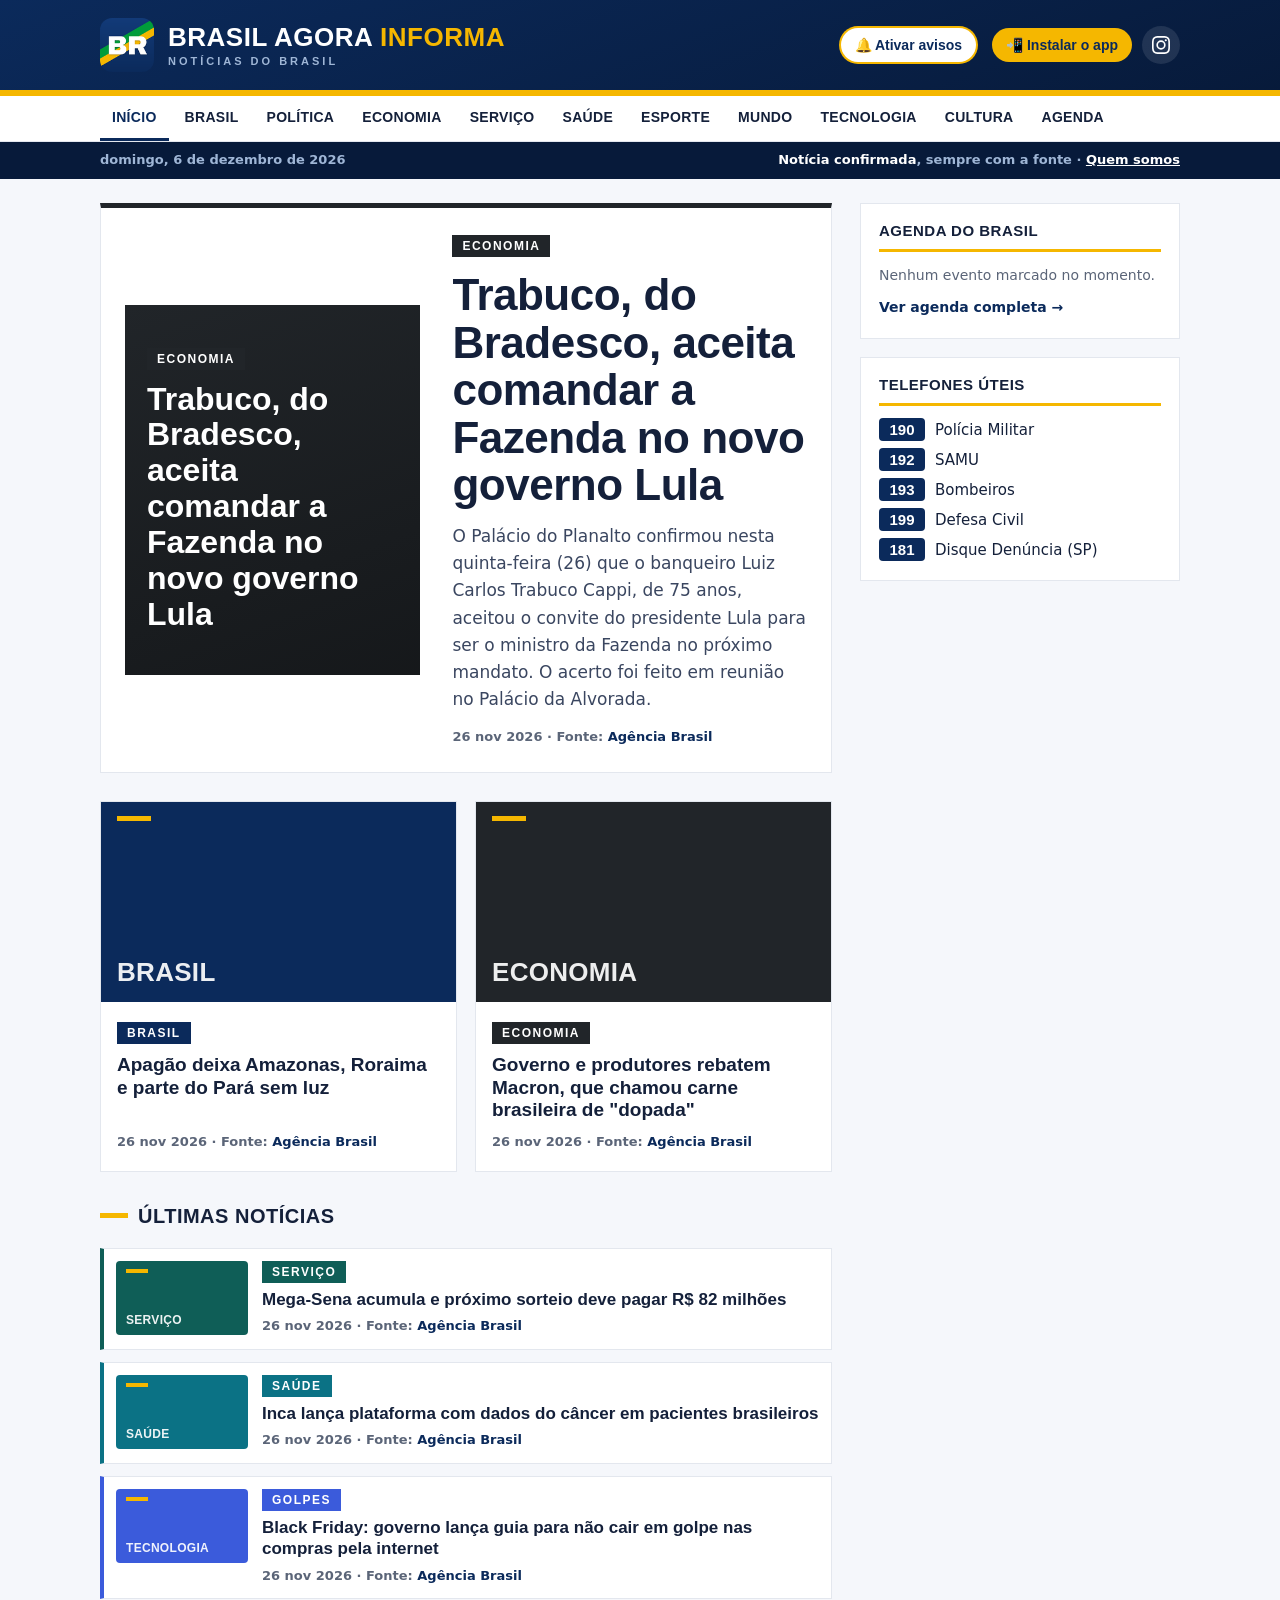
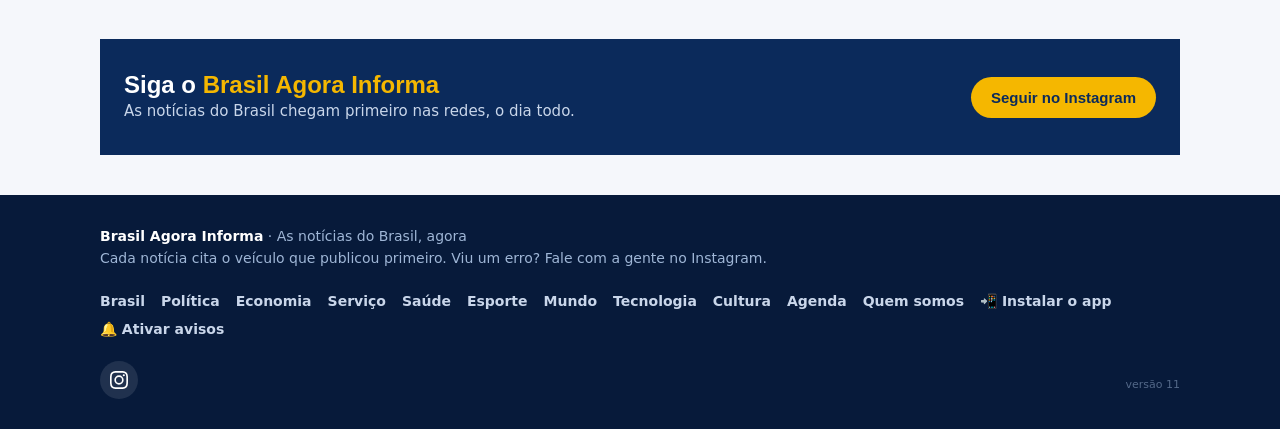
==== canal/index.html @ d782ebf6 "Site do Brasil Agora Informa Co-Authored-By: Claude Opus 5.5 <noreply@anthropic.com> Claude-Session:" ====
<!doctype html>
<html lang="pt-BR">
  <head>
    <meta charset="utf-8" />
    <meta name="viewport" content="width=device-width, initial-scale=1" />
    <title>Canal do Brasil Agora Informa no WhatsApp</title>
    <meta
      name="description"
      content="Siga o canal do Brasil Agora Informa no WhatsApp e receba as notícias do Brasil."
    />
    <meta property="og:title" content="Canal do Brasil Agora Informa no WhatsApp" />
    <meta
      property="og:description"
      content="Notícias do Brasil direto no seu WhatsApp."
    />
    <meta
      property="og:image"
      content="https://brasilagorainforma.github.io/icones/icone-512.png"
    />
    <meta
      http-equiv="refresh"
      content="0; url=https://brasilagorainforma.github.io/"
    />
    <link rel="icon" href="/icones/favicon-32.png" />
    <script>
      location.replace("https://brasilagorainforma.github.io/");
    </script>
    <style>
      body {
        margin: 0;
        min-height: 100vh;
        display: flex;
        align-items: center;
        justify-content: center;
        background: #0b2a5b;
        color: #fff;
        font-family:
          system-ui,
          -apple-system,
          Segoe UI,
          Roboto,
          sans-serif;
        text-align: center;
        padding: 24px;
        box-sizing: border-box;
      }
      img {
        border-radius: 20px;
      }
      a {
        display: inline-block;
        margin-top: 18px;
        background: #25d366;
        color: #fff;
        font-weight: 700;
        font-size: 18px;
        padding: 14px 26px;
        border-radius: 999px;
        text-decoration: none;
      }
      p {
        opacity: 0.85;
      }
    </style>
  </head>
  <body>
    <div>
      <img
        src="/icones/icone-192.png"
        alt="Brasil Agora Informa"
        width="96"
        height="96"
      />
      <h1>Brasil Agora Informa no WhatsApp</h1>
      <p>Abrindo o canal...</p>
      <a href="https://brasilagorainforma.github.io/"
        >Abrir o canal</a
      >
    </div>
  </body>
</html>
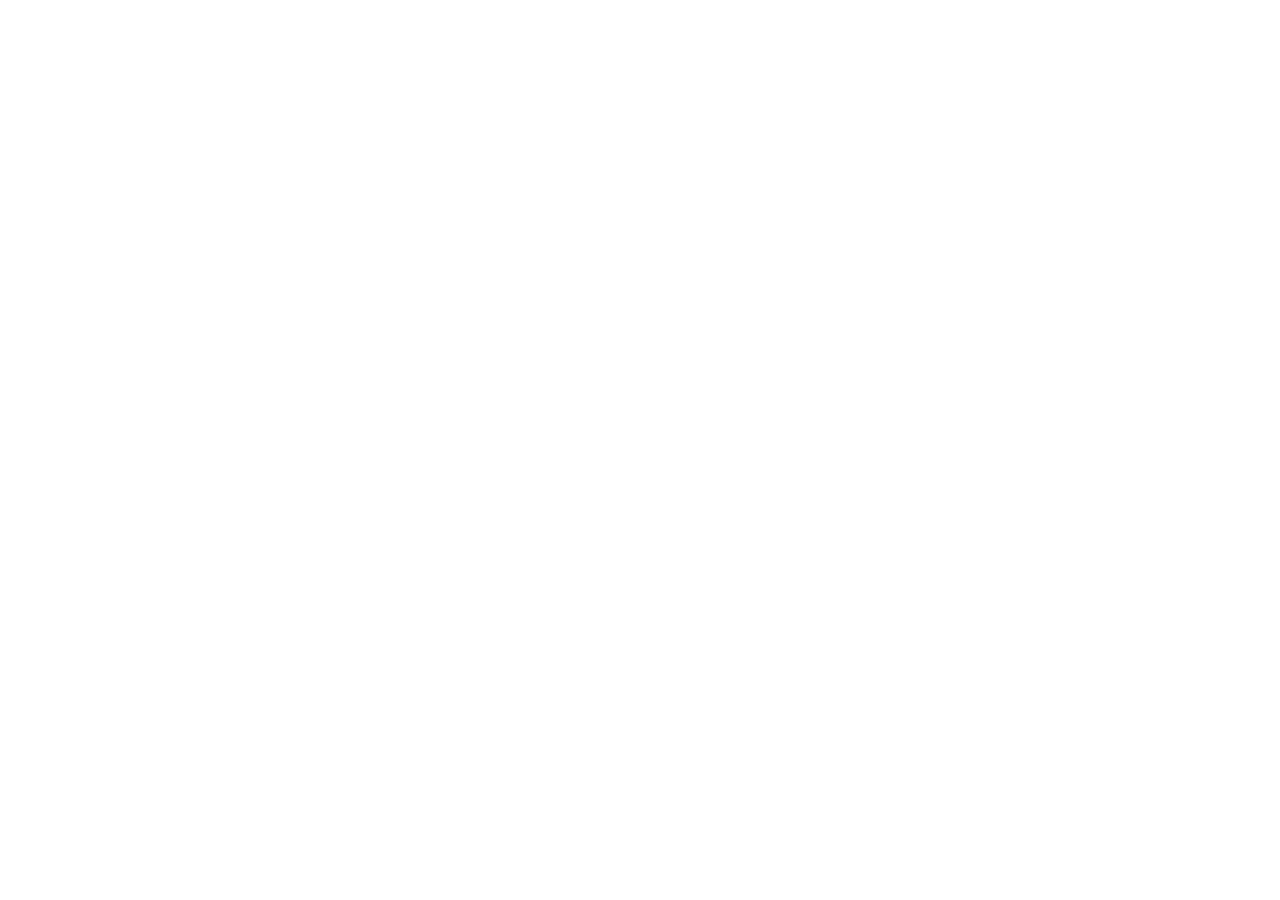
==== commit 53e7d921: "Canal do WhatsApp Co-Authored-By: Claude Opus 5.5 <noreply@anthropic.com> Claude-Session: https://cl" ====
--- a/canal/index.html
+++ b/canal/index.html
@@ -19,11 +19,11 @@
     />
     <meta
       http-equiv="refresh"
-      content="0; url=https://brasilagorainforma.github.io/"
+      content="0; url=https://whatsapp.com/channel/0029Vb9aizt5Ejy0K0Xopf1O"
     />
     <link rel="icon" href="/icones/favicon-32.png" />
     <script>
-      location.replace("https://brasilagorainforma.github.io/");
+      location.replace("https://whatsapp.com/channel/0029Vb9aizt5Ejy0K0Xopf1O");
     </script>
     <style>
       body {
@@ -73,7 +73,7 @@
       />
       <h1>Brasil Agora Informa no WhatsApp</h1>
       <p>Abrindo o canal...</p>
-      <a href="https://brasilagorainforma.github.io/"
+      <a href="https://whatsapp.com/channel/0029Vb9aizt5Ejy0K0Xopf1O"
         >Abrir o canal</a
       >
     </div>
